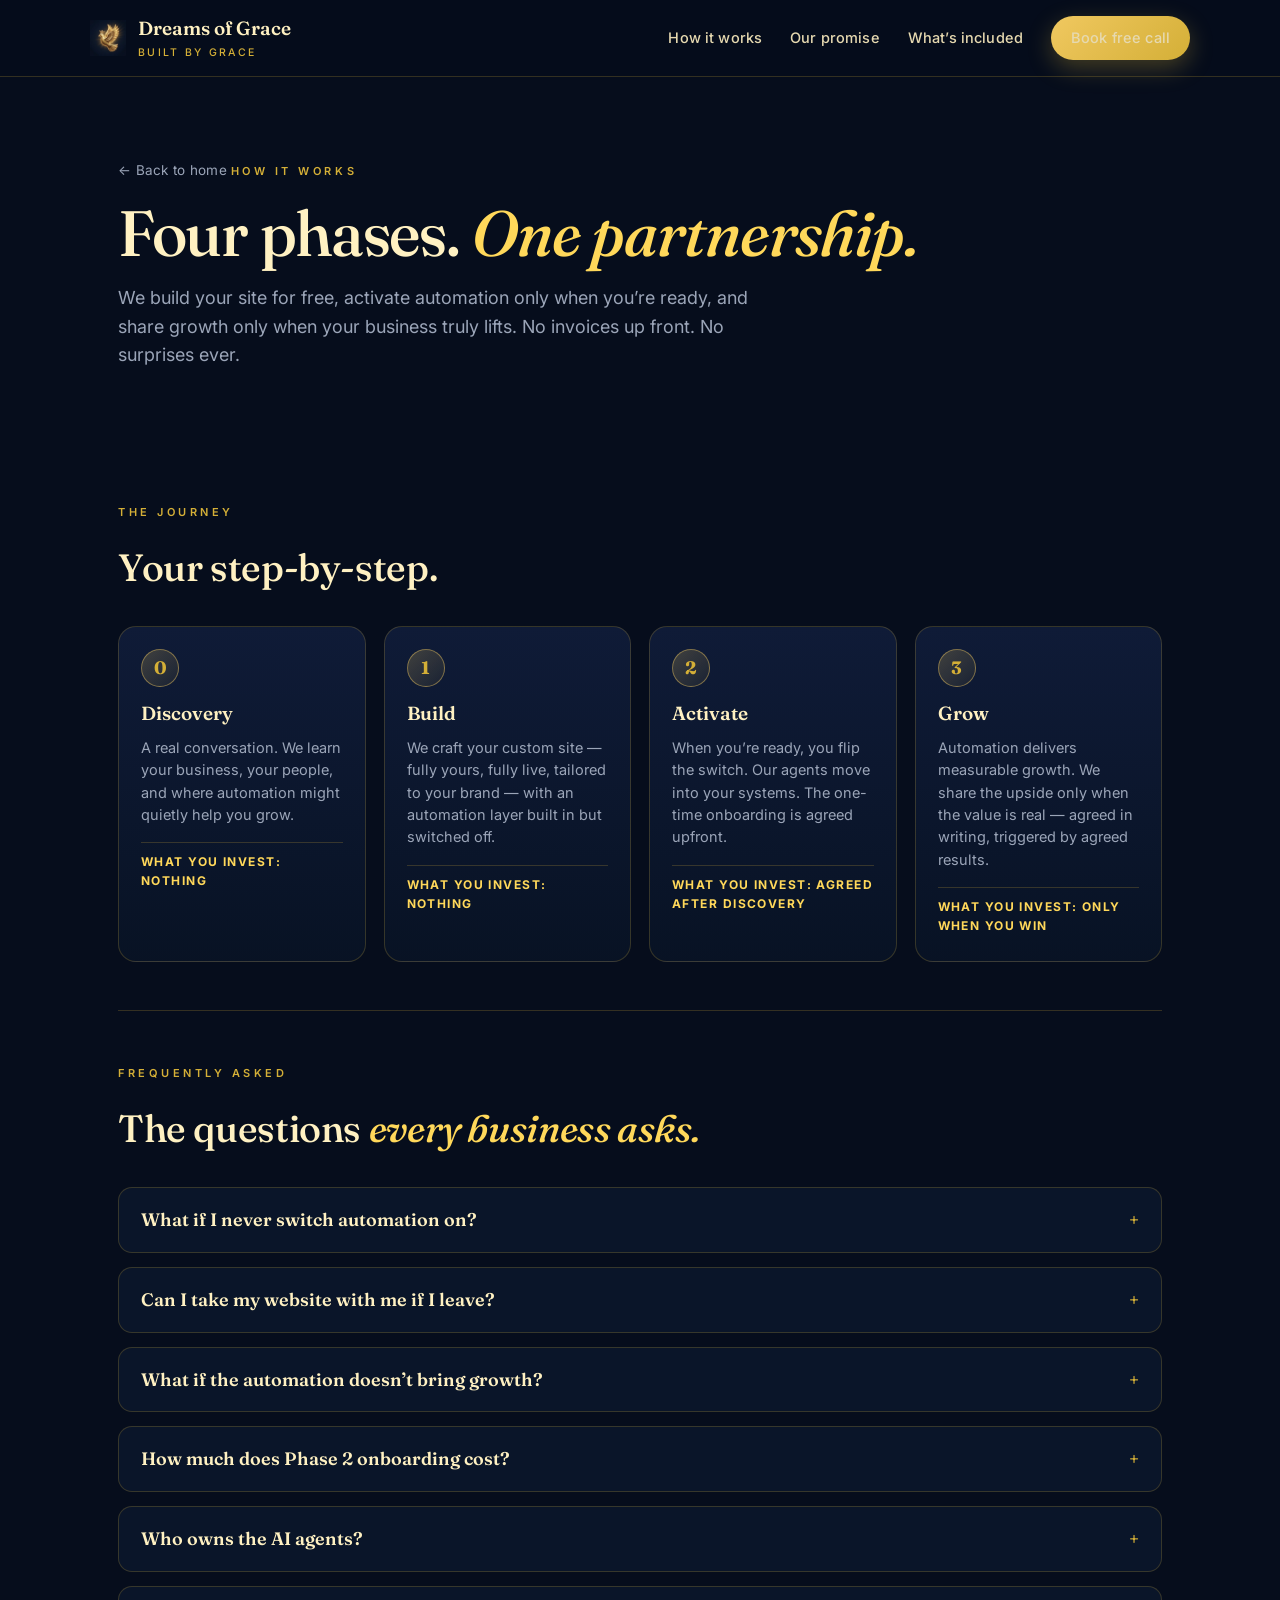
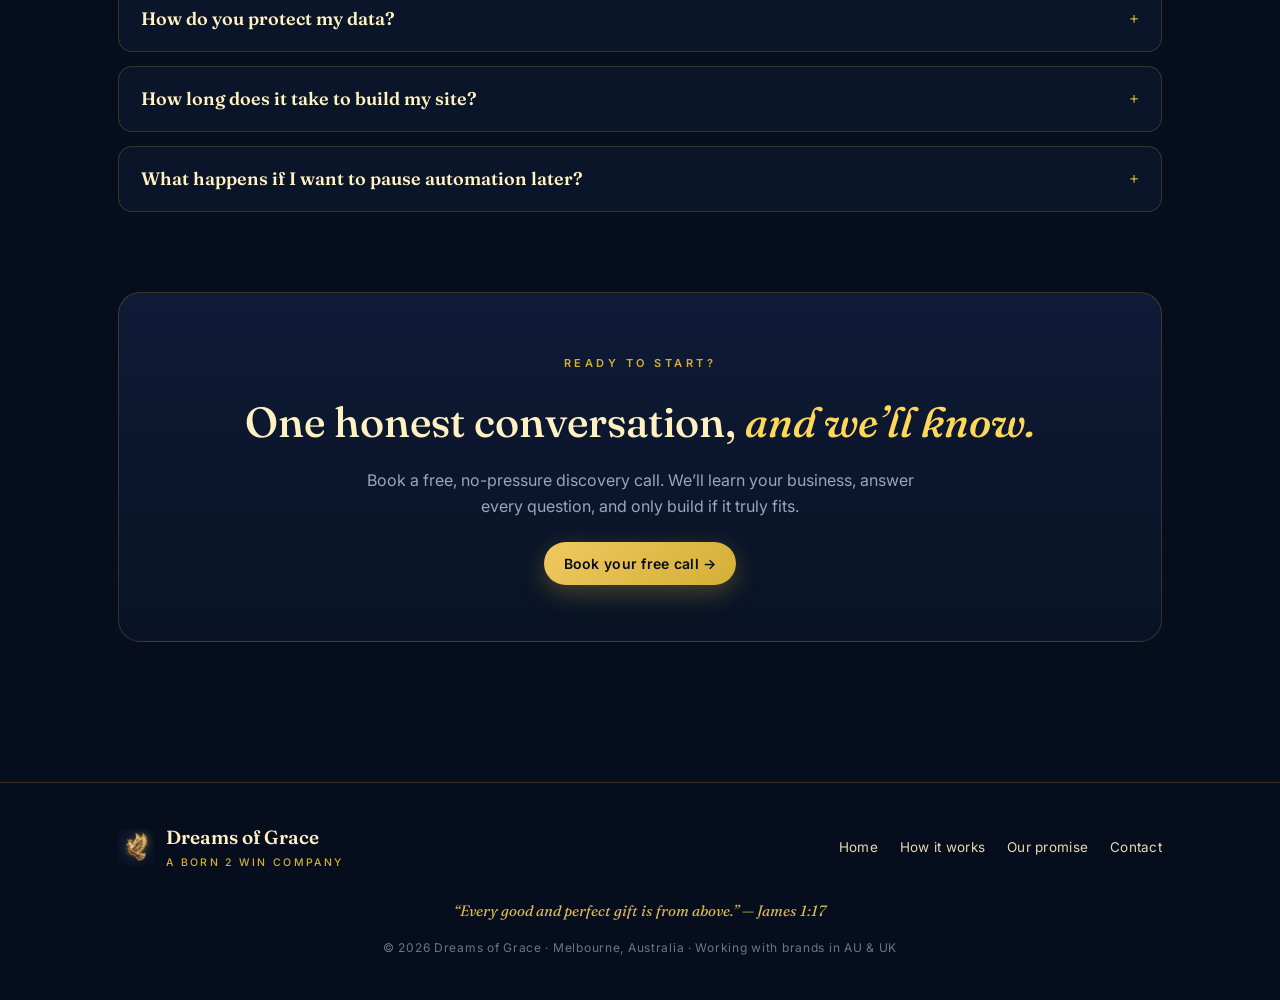
==== how-it-works.html @ 9e5de199 "feat: 4-phase model, 3 sub-pages, protections, price-match — no figures - Homepage: What's Included," ====
<!doctype html>
<html lang="en">
<head>
<meta charset="utf-8" />
<meta name="viewport" content="width=device-width,initial-scale=1" />
<title>How it works · Dreams of Grace</title>
<meta name="description" content="Four phases, one partnership. Discover how Dreams of Grace builds your free custom site, activates automation on your terms, and shares growth only when you win." />
<link rel="icon" type="image/png" sizes="32x32" href="/icons/favicon-32.png" />
<link rel="apple-touch-icon" sizes="180x180" href="/icons/apple-touch-icon.png" />
<meta name="theme-color" content="#0A1628" />
<link rel="preconnect" href="https://fonts.googleapis.com">
<link rel="preconnect" href="https://fonts.gstatic.com" crossorigin>
<link href="https://fonts.googleapis.com/css2?family=Fraunces:ital,wght@0,400;0,500;0,600;0,700;1,400;1,500;1,600&family=Inter:wght@300;400;500;600;700&display=swap" rel="stylesheet">
<link rel="stylesheet" href="/pages.css" />
</head>
<body>

<nav class="top">
  <div class="wrap nav-inner">
    <a href="/" class="brand">
      <img src="/assets/dove-crest.webp" alt="Dreams of Grace crest" />
      <span>Dreams of Grace<small>Built by grace</small></span>
    </a>
    <div class="nav-links">
      <a href="/how-it-works.html">How it works</a>
      <a href="/our-promise.html">Our promise</a>
      <a href="/#included">What&rsquo;s included</a>
      <a href="/book-consultation.html" class="btn btn-primary">Book free call</a>
    </div>
  </div>
</nav>

<header class="page-hero">
  <div class="wrap">
    <a class="back" href="/">&larr; Back to home</a>
    <span class="kicker">How it works</span>
    <h1>Four phases. <em>One partnership.</em></h1>
    <p class="lede">We build your site for free, activate automation only when you&rsquo;re ready, and share growth only when your business truly lifts. No invoices up front. No surprises ever.</p>
  </div>
</header>

<main class="content">
  <div class="wrap">

    <section class="block">
      <span class="kicker">The journey</span>
      <h2 class="section-title">Your step-by-step.</h2>
      <div class="phase-list">
        <div class="phase">
          <div class="n">0</div>
          <h3>Discovery</h3>
          <p>A real conversation. We learn your business, your people, and where automation might quietly help you grow.</p>
          <span class="pay">What you invest: Nothing</span>
        </div>
        <div class="phase">
          <div class="n">1</div>
          <h3>Build</h3>
          <p>We craft your custom site &mdash; fully yours, fully live, tailored to your brand &mdash; with an automation layer built in but switched off.</p>
          <span class="pay">What you invest: Nothing</span>
        </div>
        <div class="phase">
          <div class="n">2</div>
          <h3>Activate</h3>
          <p>When you&rsquo;re ready, you flip the switch. Our agents move into your systems. The one-time onboarding is agreed upfront.</p>
          <span class="pay">What you invest: Agreed after discovery</span>
        </div>
        <div class="phase">
          <div class="n">3</div>
          <h3>Grow</h3>
          <p>Automation delivers measurable growth. We share the upside only when the value is real &mdash; agreed in writing, triggered by agreed results.</p>
          <span class="pay">What you invest: Only when you win</span>
        </div>
      </div>
    </section>

    <section class="block">
      <span class="kicker">Frequently asked</span>
      <h2 class="section-title">The questions <em>every business asks.</em></h2>
      <div class="faq">

        <details>
          <summary>What if I never switch automation on?</summary>
          <p>Your website stays yours, fully functional, forever. The automation layer is built in but inactive. You owe nothing, and we part as friends whenever you choose.</p>
        </details>

        <details>
          <summary>Can I take my website with me if I leave?</summary>
          <p>Absolutely. You own the site, the code, the content, and your domain. We provide a full export on request &mdash; no lock-in, no drama.</p>
        </details>

        <details>
          <summary>What if the automation doesn&rsquo;t bring growth?</summary>
          <p>Phase 3 payments only trigger on the growth metrics we agree together, in writing, before activation. If the lift doesn&rsquo;t happen, nothing charges.</p>
        </details>

        <details>
          <summary>How much does Phase 2 onboarding cost?</summary>
          <p>It depends on your business, your systems, and the scope of automation. That&rsquo;s what the free discovery call is for &mdash; to understand exactly what you need, then agree a fair, fixed number together.</p>
        </details>

        <details>
          <summary>Who owns the AI agents?</summary>
          <p>Dreams of Grace owns the agent framework and system design. They&rsquo;re licensed to you for use in your business. This protects both of us and keeps the partnership clean.</p>
        </details>

        <details>
          <summary>How do you protect my data?</summary>
          <p>We follow Australian Privacy Principles and GDPR-aligned practices. Your data stays yours, always. Your dashboard shows every action taken &mdash; no black boxes.</p>
        </details>

        <details>
          <summary>How long does it take to build my site?</summary>
          <p>From brief to live, typically within two weeks for most businesses. The timeline is part of what we agree together after discovery.</p>
        </details>

        <details>
          <summary>What happens if I want to pause automation later?</summary>
          <p>You can pause or switch off anytime. Your website keeps running. Any active Phase 3 value-windows complete on the terms we agreed, and we sort it out fairly &mdash; no hostage-taking.</p>
        </details>

      </div>
    </section>

    <div class="cta-block">
      <span class="kicker">Ready to start?</span>
      <h2>One honest conversation, <em>and we&rsquo;ll know.</em></h2>
      <p>Book a free, no-pressure discovery call. We&rsquo;ll learn your business, answer every question, and only build if it truly fits.</p>
      <a href="/book-consultation.html" class="btn btn-primary">Book your free call &rarr;</a>
    </div>

  </div>
</main>

<footer>
  <div class="wrap">
    <div class="foot-grid">
      <div class="brand"><img src="/assets/dove-crest.webp" alt="Dreams of Grace" /><span>Dreams of Grace<small>A BORN 2 WIN company</small></span></div>
      <div class="foot-links">
        <a href="/">Home</a>
        <a href="/how-it-works.html">How it works</a>
        <a href="/our-promise.html">Our promise</a>
        <a href="/book-consultation.html">Contact</a>
      </div>
    </div>
    <p class="scripture">&ldquo;Every good and perfect gift is from above.&rdquo; &mdash; James 1:17</p>
    <p class="copy">&copy; 2026 Dreams of Grace &middot; Melbourne, Australia &middot; Working with brands in AU &amp; UK</p>
  </div>
</footer>

</body>
</html>
---- pages.css ----
/* Dreams of Grace — shared page styles for sub-pages */
*{box-sizing:border-box}
html,body{margin:0;padding:0;background:#060D1C;color:#E6D9B0;font-family:'Inter',sans-serif;-webkit-font-smoothing:antialiased;line-height:1.55}
:root{
  --navy:#060D1C;--navy-2:#0A1628;--navy-3:#0E1B33;--navy-4:#142243;
  --gold:#D4AF37;--gold-bright:#FFD85A;--gold-soft:#F0C860;
  --cream:#E6D9B0;--cream-hi:#FFF1C2;
  --muted:#9BA5B8;--muted-2:#6B7490;
  --line:rgba(212,175,55,.22);
}
a{color:var(--gold-bright);text-decoration:none}
a:hover{color:var(--cream-hi)}
.wrap{max-width:1100px;margin:0 auto;padding:0 28px}

/* Nav */
nav.top{position:sticky;top:0;z-index:10;background:rgba(6,13,28,.88);backdrop-filter:blur(10px);border-bottom:1px solid var(--line)}
.nav-inner{display:flex;align-items:center;justify-content:space-between;padding:14px 0}
.brand{display:flex;align-items:center;gap:12px;color:var(--cream-hi);font-family:'Fraunces',serif;font-weight:600;font-size:19px;text-decoration:none}
.brand img{width:36px;height:36px}
.brand small{display:block;font-family:'Inter',sans-serif;font-weight:500;font-size:10.5px;letter-spacing:.22em;text-transform:uppercase;color:var(--gold);margin-top:2px}
.nav-links{display:flex;gap:28px;align-items:center}
.nav-links a{color:var(--cream);font-size:14.5px;font-weight:500;letter-spacing:.01em}
.nav-links a:hover{color:var(--gold-bright)}
.btn{display:inline-flex;align-items:center;justify-content:center;padding:11px 20px;border-radius:999px;font-family:'Inter',sans-serif;font-weight:600;font-size:14px;letter-spacing:.02em;text-decoration:none;transition:transform .2s ease, box-shadow .2s ease}
.btn-primary{background:linear-gradient(135deg, #F0C860, #D4AF37);color:#060D1C;box-shadow:0 8px 24px rgba(212,175,55,.3)}
.btn-primary:hover{transform:translateY(-1px);box-shadow:0 12px 34px rgba(212,175,55,.45);color:#060D1C}
.btn-ghost{border:1px solid var(--line);color:var(--cream-hi);background:transparent}
.btn-ghost:hover{border-color:var(--gold);color:var(--gold-bright)}
@media (max-width:760px){ .nav-links a:not(.btn){display:none} }

/* Page hero */
.page-hero{padding:80px 0 40px}
.kicker{color:var(--gold);font-size:11px;letter-spacing:.32em;text-transform:uppercase;font-weight:600;display:inline-block;margin-bottom:18px}
.page-hero h1{font-family:'Fraunces',serif;font-weight:500;font-size:clamp(38px,6vw,64px);line-height:1.05;letter-spacing:-0.02em;color:var(--cream-hi);margin:0 0 18px}
.page-hero h1 em{font-style:italic;color:var(--gold-bright)}
.page-hero p.lede{max-width:680px;color:var(--muted);font-size:18px;line-height:1.6;margin:0 0 0}

/* Body content */
.content{padding:40px 0 80px}
section.block{padding:48px 0;border-top:1px solid var(--line)}
section.block:first-child{border-top:0}
.section-title{font-family:'Fraunces',serif;font-weight:500;font-size:clamp(28px,4vw,38px);letter-spacing:-0.01em;color:var(--cream-hi);margin:0 0 16px}
.section-title em{font-style:italic;color:var(--gold-bright)}
.lede{color:var(--muted);font-size:17px;max-width:760px;margin:0 0 28px}
p, li{color:var(--cream);font-size:16px;line-height:1.65}
strong{color:var(--cream-hi);font-weight:600}
ul{padding-left:1.3em}
li{margin-bottom:8px}

/* Cards */
.card-grid{display:grid;grid-template-columns:repeat(2,1fr);gap:22px;margin-top:24px}
.card{background:linear-gradient(180deg, rgba(20,34,67,.7), rgba(10,22,40,.7));border:1px solid var(--line);border-radius:18px;padding:24px 26px}
.card h3{font-family:'Fraunces',serif;font-weight:600;font-size:21px;color:var(--cream-hi);margin:0 0 10px}
.card p{color:var(--muted);font-size:15px;margin:0}
@media (max-width:760px){ .card-grid{grid-template-columns:1fr} }

/* Phase cards */
.phase-list{display:grid;grid-template-columns:repeat(4,1fr);gap:18px;margin-top:28px}
.phase{background:linear-gradient(180deg, rgba(20,34,67,.7), rgba(10,22,40,.7));border:1px solid var(--line);border-radius:18px;padding:22px 22px 24px;position:relative;overflow:hidden}
.phase .n{display:inline-flex;align-items:center;justify-content:center;width:38px;height:38px;border-radius:50%;background:linear-gradient(135deg, rgba(240,200,96,.22), rgba(212,175,55,.06));border:1px solid rgba(240,200,96,.45);color:var(--gold);font-family:'Fraunces',serif;font-weight:700;font-size:18px;margin-bottom:12px}
.phase h3{font-family:'Fraunces',serif;font-weight:600;font-size:19px;color:var(--cream-hi);margin:0 0 8px}
.phase p{color:var(--muted);font-size:14.5px;line-height:1.55;margin:0 0 10px}
.phase .pay{display:inline-block;font-size:12px;letter-spacing:.12em;text-transform:uppercase;color:var(--gold-bright);font-weight:700;border-top:1px solid var(--line);padding-top:10px;margin-top:6px}
@media (max-width:860px){ .phase-list{grid-template-columns:repeat(2,1fr)} }
@media (max-width:520px){ .phase-list{grid-template-columns:1fr} }

/* FAQ */
.faq{margin-top:28px;display:grid;gap:14px}
.faq details{background:rgba(14,27,51,.6);border:1px solid var(--line);border-radius:14px;padding:18px 22px;transition:border-color .3s ease}
.faq details[open]{border-color:rgba(240,200,96,.45);background:rgba(14,27,51,.85)}
.faq summary{font-family:'Fraunces',serif;font-weight:600;font-size:18px;color:var(--cream-hi);cursor:pointer;list-style:none}
.faq summary::-webkit-details-marker{display:none}
.faq summary::after{content:' +';color:var(--gold);float:right;font-weight:700;transition:transform .3s ease}
.faq details[open] summary::after{content:' –'}
.faq details p{color:var(--muted);font-size:15px;margin:12px 0 0;line-height:1.6}

/* Form */
.form-grid{display:grid;grid-template-columns:repeat(2,1fr);gap:18px;margin-top:18px}
.form-grid .full{grid-column:1 / -1}
.form-grid label{display:block;color:var(--cream);font-size:13px;font-weight:600;letter-spacing:.06em;text-transform:uppercase;margin-bottom:8px}
.form-grid input, .form-grid select, .form-grid textarea{
  width:100%;padding:14px 16px;border-radius:12px;
  background:rgba(14,27,51,.6);border:1px solid var(--line);color:var(--cream-hi);
  font-family:'Inter',sans-serif;font-size:15px;transition:border-color .2s ease, box-shadow .2s ease
}
.form-grid input:focus, .form-grid select:focus, .form-grid textarea:focus{outline:none;border-color:var(--gold);box-shadow:0 0 0 3px rgba(240,200,96,.15)}
.form-grid textarea{min-height:120px;resize:vertical;font-family:'Inter',sans-serif}
.form-note{color:var(--muted-2);font-size:13px;margin-top:10px;text-align:center;letter-spacing:.04em}
@media (max-width:720px){ .form-grid{grid-template-columns:1fr} }

/* CTA block */
.cta-block{text-align:center;padding:56px 24px;margin-top:32px;border-radius:22px;background:linear-gradient(180deg, rgba(20,34,67,.7), rgba(10,22,40,.7));border:1px solid var(--line)}
.cta-block h2{font-family:'Fraunces',serif;font-weight:500;font-size:clamp(28px,4vw,42px);color:var(--cream-hi);margin:0 0 12px}
.cta-block h2 em{color:var(--gold-bright);font-style:italic}
.cta-block p{color:var(--muted);max-width:560px;margin:0 auto 22px}

/* Footer */
footer{border-top:1px solid var(--line);padding:40px 0 30px;margin-top:60px}
footer .foot-grid{display:flex;justify-content:space-between;align-items:center;flex-wrap:wrap;gap:22px}
footer .foot-links{display:flex;gap:22px}
footer .foot-links a{font-size:13.5px;color:var(--cream);letter-spacing:.02em}
footer .scripture{text-align:center;color:var(--gold-bright);font-family:'Fraunces',serif;font-style:italic;font-size:15px;margin:28px 0 0;opacity:.85}
footer .copy{text-align:center;font-size:12px;color:var(--muted-2);margin-top:14px;letter-spacing:.06em}

/* Back to home link */
.back{display:inline-flex;align-items:center;gap:8px;color:var(--muted);font-size:13.5px;margin-bottom:18px;letter-spacing:.02em}
.back:hover{color:var(--gold-bright)}
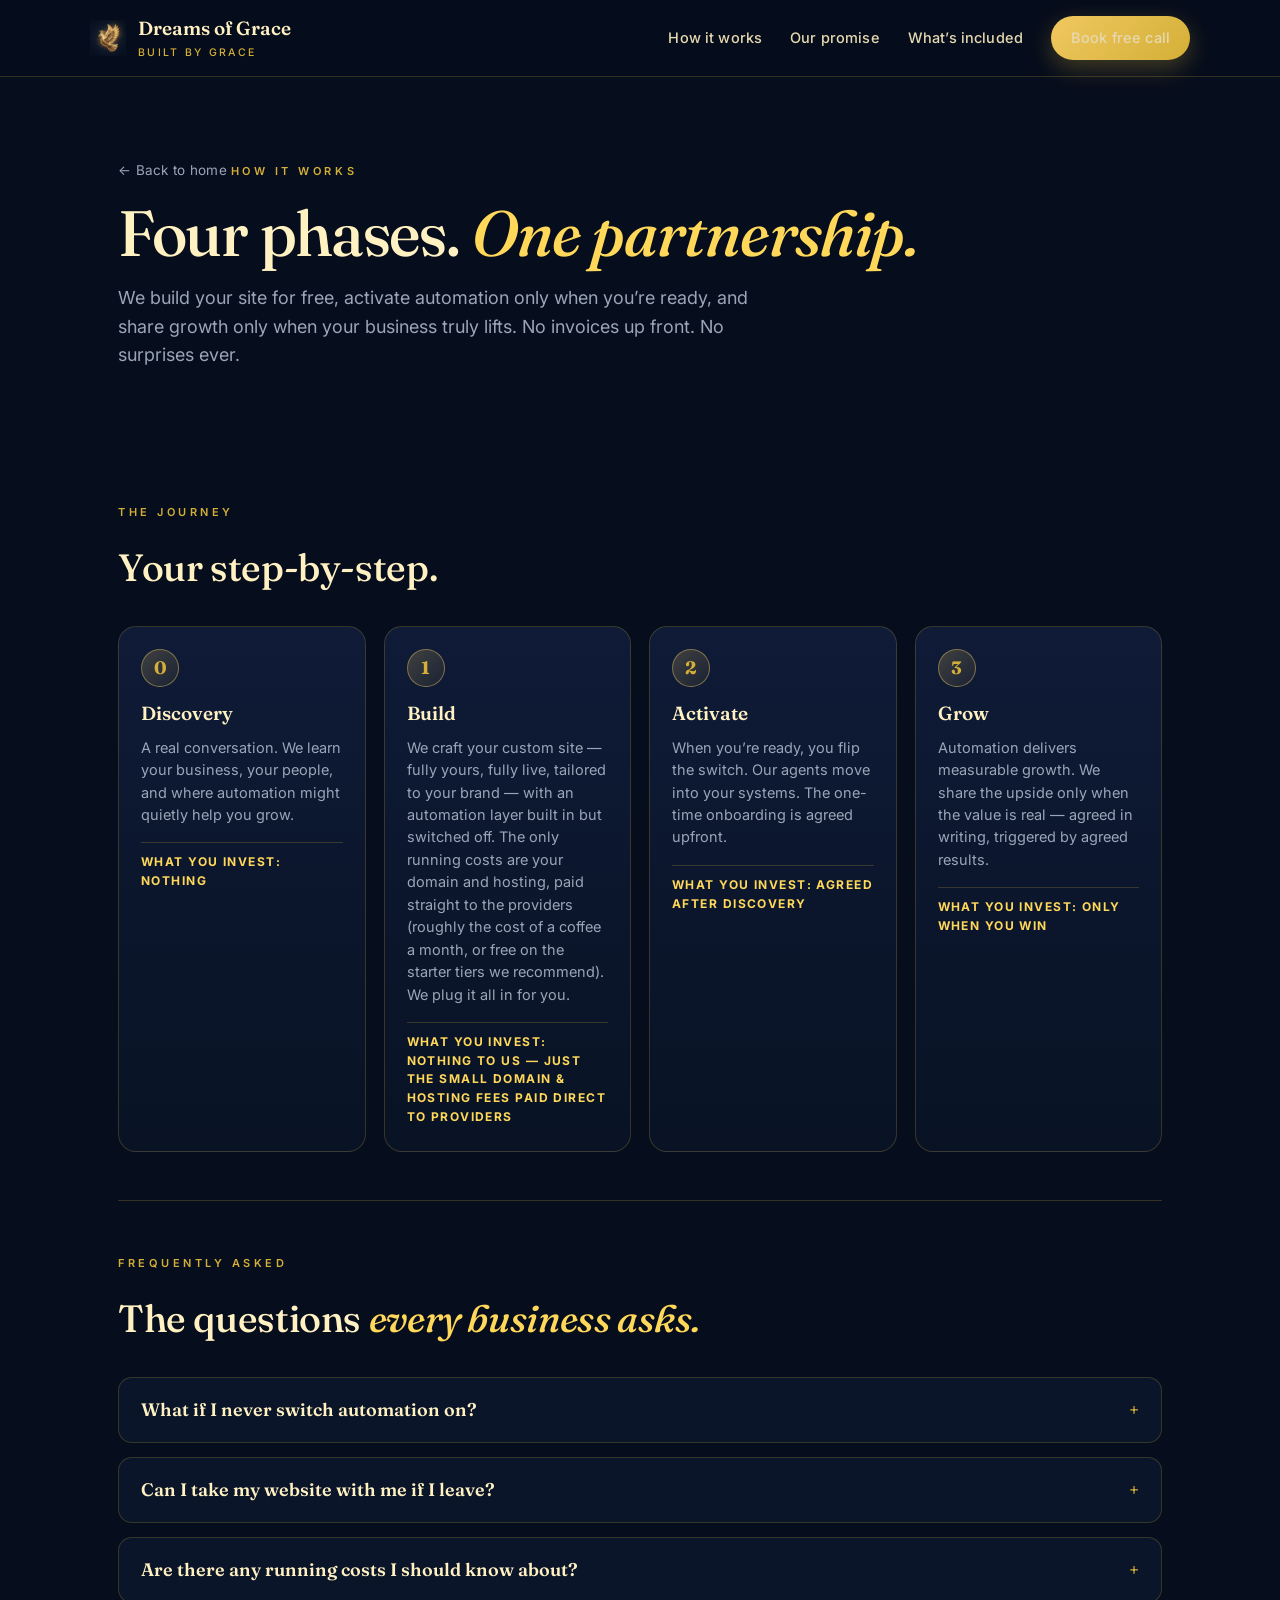
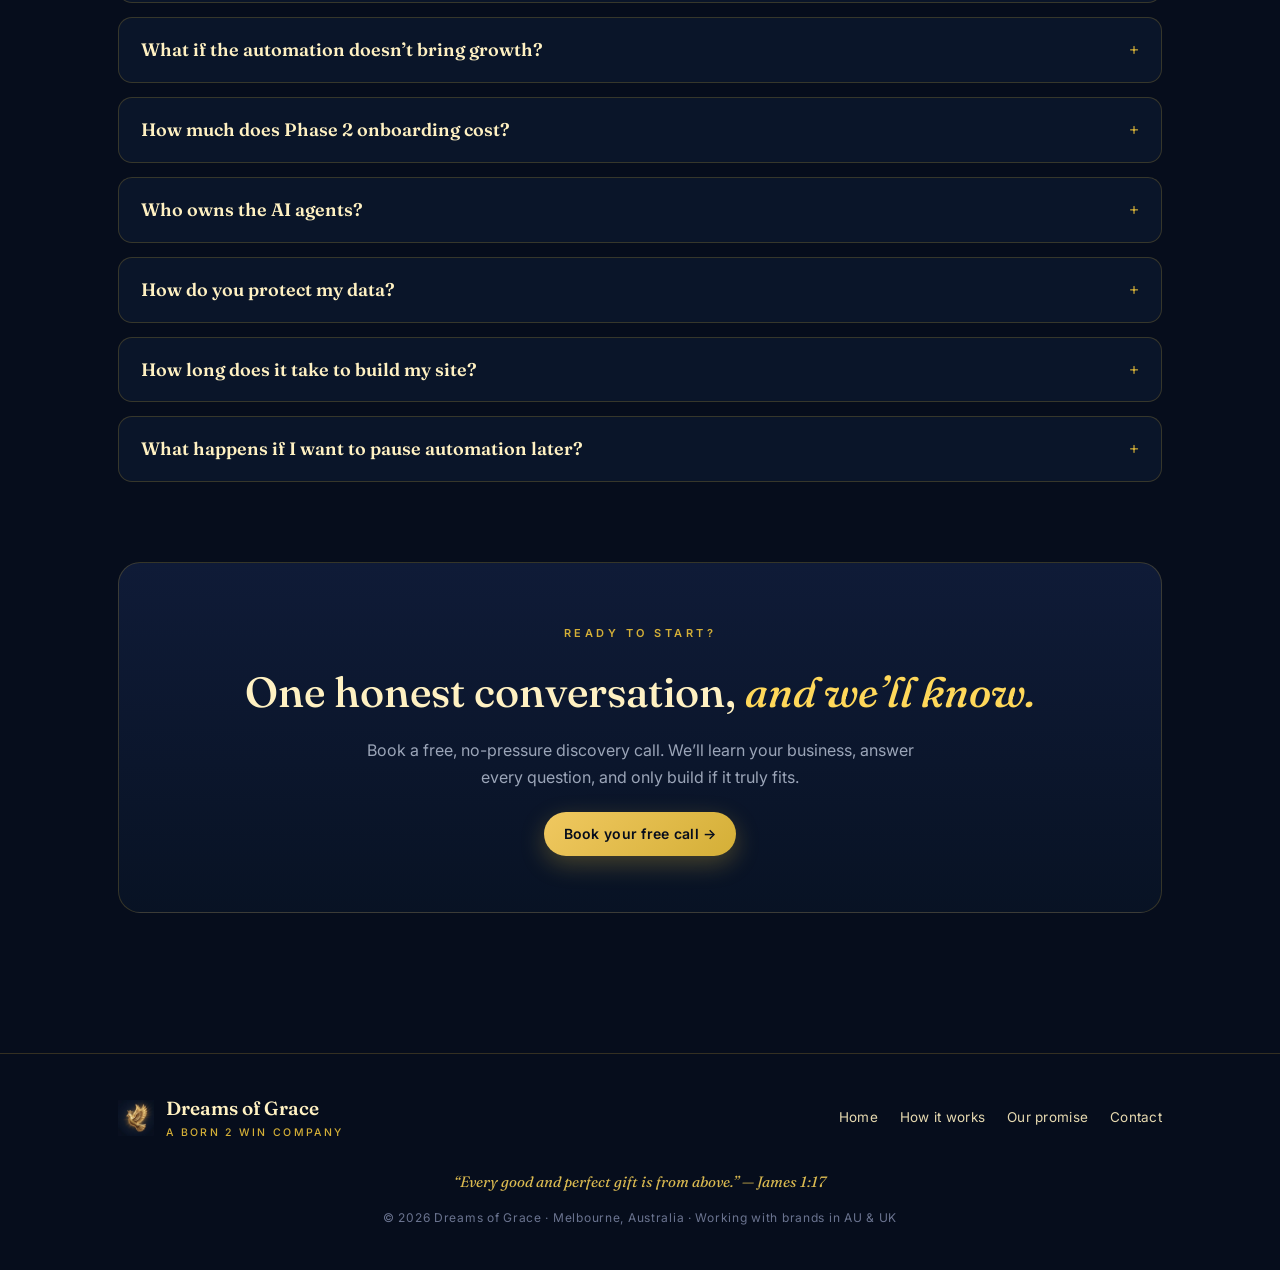
==== commit f13b90d3: "feat: transparent plug-in costs — push domain + hosting back to client - Homepage: new 'Small Plug-I" ====
--- a/how-it-works.html
+++ b/how-it-works.html
@@ -55,8 +55,8 @@
         <div class="phase">
           <div class="n">1</div>
           <h3>Build</h3>
-          <p>We craft your custom site &mdash; fully yours, fully live, tailored to your brand &mdash; with an automation layer built in but switched off.</p>
-          <span class="pay">What you invest: Nothing</span>
+          <p>We craft your custom site &mdash; fully yours, fully live, tailored to your brand &mdash; with an automation layer built in but switched off. The only running costs are your domain and hosting, paid straight to the providers (roughly the cost of a coffee a month, or free on the starter tiers we recommend). We plug it all in for you.</p>
+          <span class="pay">What you invest: Nothing to us &mdash; just the small domain &amp; hosting fees paid direct to providers</span>
         </div>
         <div class="phase">
           <div class="n">2</div>
@@ -86,6 +86,11 @@
         <details>
           <summary>Can I take my website with me if I leave?</summary>
           <p>Absolutely. You own the site, the code, the content, and your domain. We provide a full export on request &mdash; no lock-in, no drama.</p>
+        </details>
+
+        <details>
+          <summary>Are there any running costs I should know about?</summary>
+          <p>Only two, and they&rsquo;re tiny &mdash; your <strong>domain name</strong> (roughly a coffee once a year) and <strong>hosting</strong> (roughly a coffee a month, or free on the starter tiers we recommend). These are paid directly to the providers, not to us. We handle the setup for free and always point you to the most honest, lowest-cost option that fits your needs.
         </details>
 
         <details>
